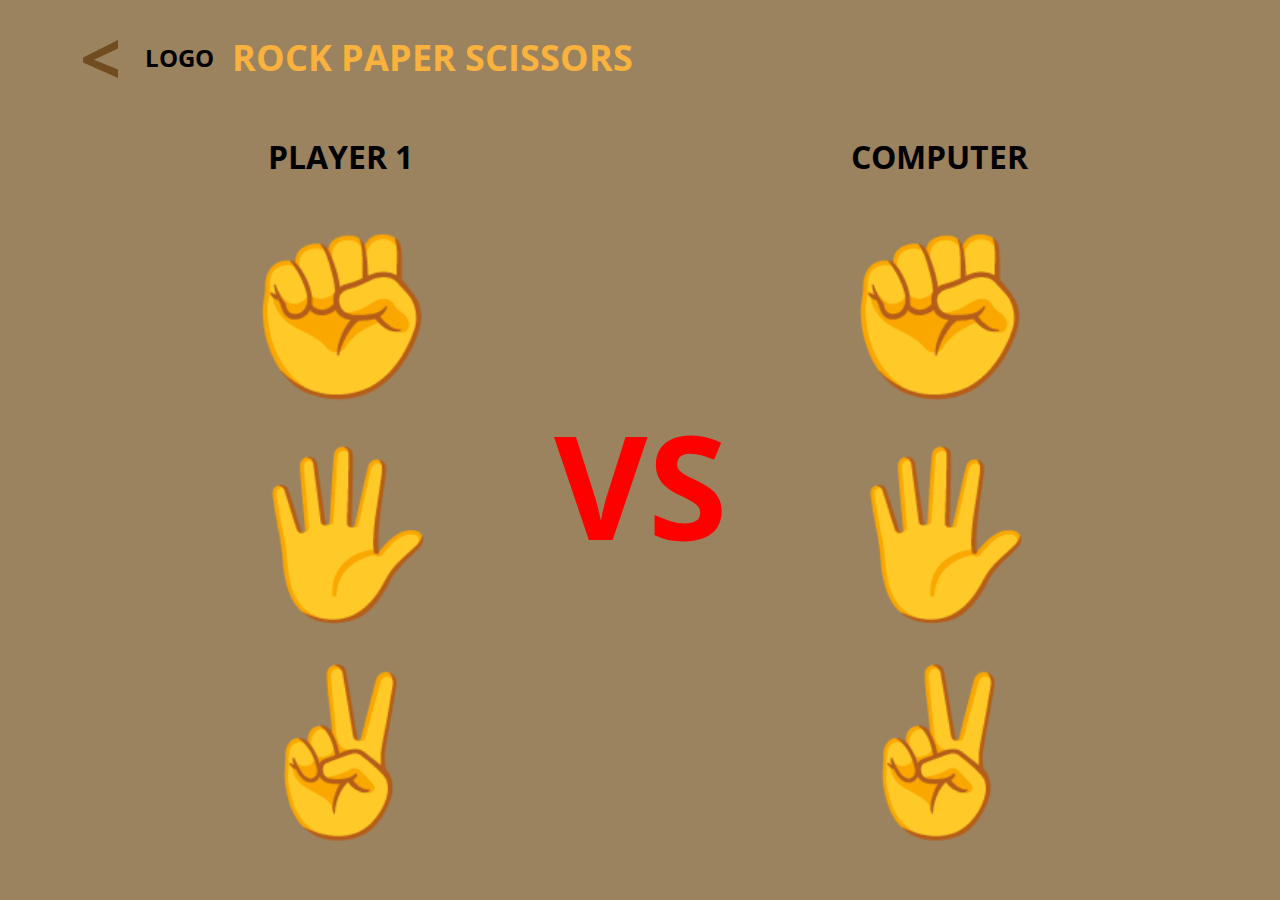
==== rock-paper-scissors/index.html @ 8aef987d "first commit rock-paper-scissors" ====
<!DOCTYPE html>
<html lang="en">
<head>
  <meta charset="UTF-8">
  <meta http-equiv="X-UA-Compatible" content="IE=edge">
  <meta name="viewport" content="width=device-width, initial-scale=1.0">
  <link rel="stylesheet" href="./styles.css" type="text/css">
  <link rel="preconnect" href="https://fonts.googleapis.com">
  <link rel="preconnect" href="https://fonts.gstatic.com" crossorigin>
  <link href="https://fonts.googleapis.com/css2?family=Open+Sans:wght@400;600;700;800&display=swap" rel="stylesheet">
  <title>Rock Paper Scissors</title>
</head>
<body>
  <header>
    <div class="back-arrow">&#x3c;</div>
    <div class="logo">LOGO</div>
    <div class="title">
      ROCK PAPER SCISSORS
    </div>
  </header>
  <div class="container">
    <div class="game">
      <div class="player">
        <h1>PLAYER 1</h1>
        <div class="list-options">
          <div class="playerOption">✊</div>
          <div class="playerOption">🖐</div>
          <div class="playerOption">✌</div>
        </div>
      </div>
      <div class="versus">VS</div>
      <div class="computer">
        <h1>COMPUTER</h1>
        <div class="list-options">
          <div class="computerOption">✊</div>
          <div class="computerOption">🖐</div>
          <div class="computerOption">✌</div>
        </div>
      </div>
    </div>
    <!-- ✊🖐✌ -->
    <script src="./script.js" type="text/javascript">
    </script>
  </div>
</body>
</html>
---- rock-paper-scissors/styles.css ----
* {
  box-sizing: border-box;
}

body {
  margin: 0;
  height: 100%;
  background-color: #9C835F;
  font-family: 'Open Sans', sans-serif;
}

header {
  display: flex;
  justify-content: start;
  align-items: center;
  padding: .5em 5em;
  width: 100%;
}

.back-arrow {
  font-size: 72px;
  font-weight: 700;
  color: #724C21;
}

.title {
  font-size: 36px;
  font-weight: 700;
  color: #F9B23D;
  margin-left: .5em;
}

.container {
  display: flex;
  flex-direction: column;
  justify-content: center;
  align-items: center;
}

.logo {
  font-size: 24px;
  font-weight: 700;
  margin-left: 1em;
}

.game {
  display: flex;
  flex-direction: row;
  justify-content: space-evenly;
  align-items: center;
  width: 80%;
}

.player {
  display: flex;
  flex-direction: column;
  justify-content: space-between;
  align-items: center;
  width: 15%;
}

.versus {
  font-size: 144px;
  color: red;
  font-weight: 700;
}

.computer {
  display: flex;
  flex-direction: column;
  justify-content: space-between;
  align-items: center;
  width: 15%;
}

.list-options {
  display: flex;
  flex-direction: column;
  align-items: center;
  font-size: 10em;
  cursor: pointer;
  width: 20%;
}

.list-options > div.playerOption:hover {
  display: flex;
  flex-direction: column;
  align-items: center;
  background-color: #C4C4C4;
  border-radius: 30px;
  width: 1.5em;
  transform: rotate(-15deg);
}

.list-options > div.playerOption:focus {
  display: flex;
  flex-direction: column;
  align-items: center;
  background-color: red;
  border-radius: 30px;
  width: 1.5em;
  transform: rotate(-15deg);
}
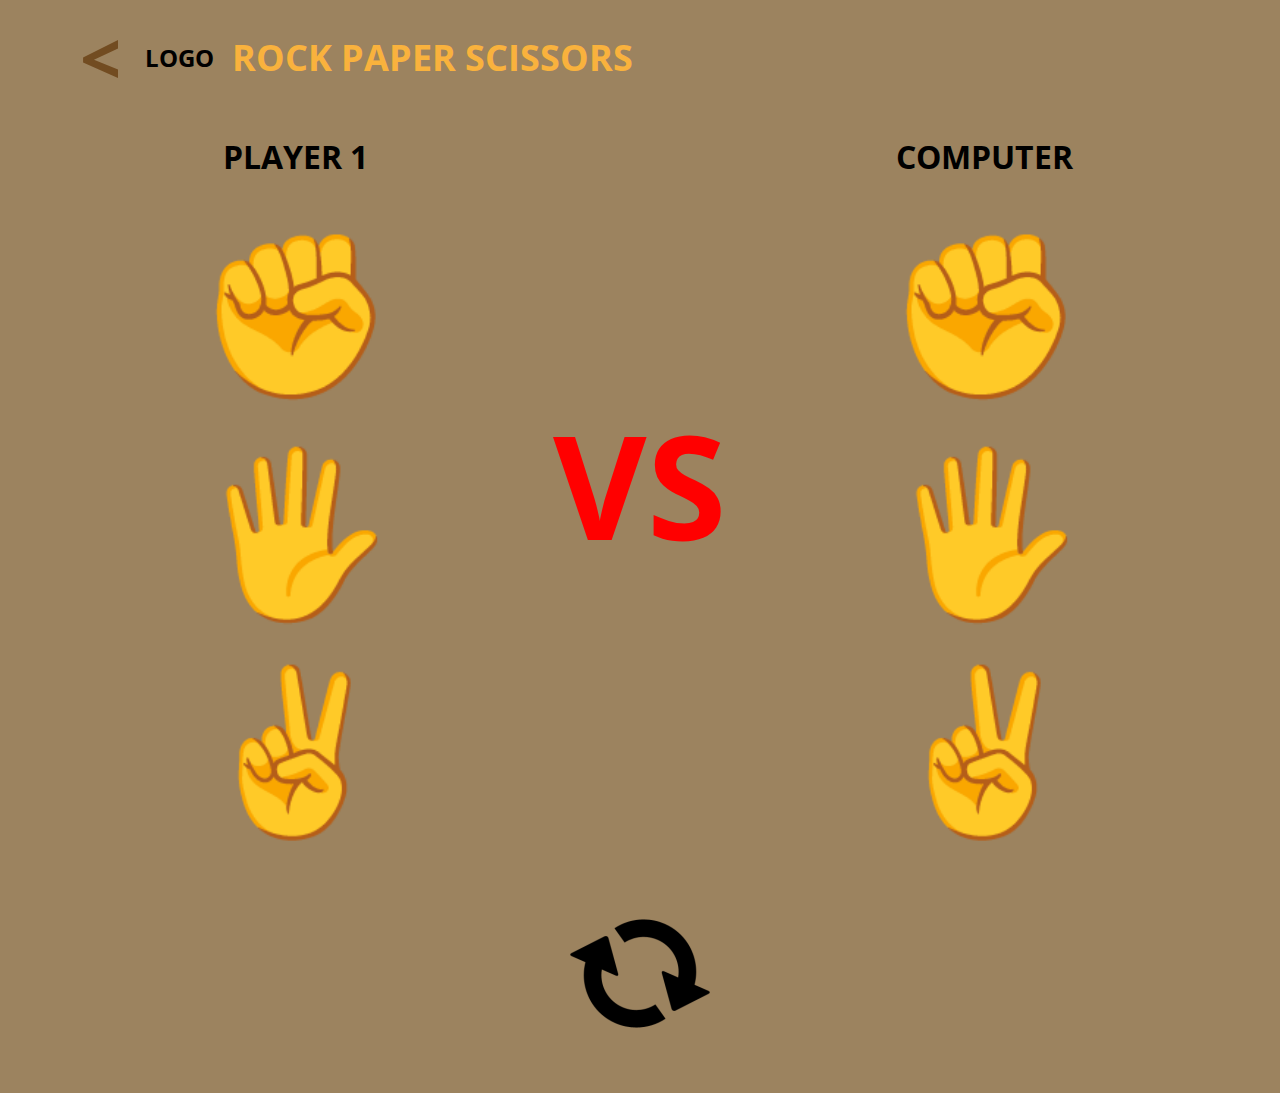
==== commit d546b34c: "add refresh button" ====
--- a/rock-paper-scissors/index.html
+++ b/rock-paper-scissors/index.html
@@ -23,20 +23,23 @@
       <div class="player">
         <h1>PLAYER 1</h1>
         <div class="list-options">
-          <div class="playerOption">✊</div>
-          <div class="playerOption">🖐</div>
-          <div class="playerOption">✌</div>
+          <div class="playerOption" tabindex="1">✊</div>
+          <div class="playerOption" tabindex="1">🖐</div>
+          <div class="playerOption" tabindex="1">✌</div>
         </div>
       </div>
       <div class="versus">VS</div>
       <div class="computer">
         <h1>COMPUTER</h1>
         <div class="list-options">
-          <div class="computerOption">✊</div>
-          <div class="computerOption">🖐</div>
-          <div class="computerOption">✌</div>
+          <div class="computerOption" tabindex="1">✊</div>
+          <div class="computerOption" tabindex="1">🖐</div>
+          <div class="computerOption" tabindex="1">✌</div>
         </div>
       </div>
+    </div>
+    <div class="restart-button">
+      <img src="./assets/image/refresh.png" alt="refresh-img">
     </div>
     <!-- ✊🖐✌ -->
     <script src="./script.js" type="text/javascript">
--- a/rock-paper-scissors/styles.css
+++ b/rock-paper-scissors/styles.css
@@ -46,7 +46,7 @@
 .game {
   display: flex;
   flex-direction: row;
-  justify-content: space-evenly;
+  justify-content: space-around;
   align-items: center;
   width: 80%;
 }
@@ -89,15 +89,28 @@
   background-color: #C4C4C4;
   border-radius: 30px;
   width: 1.5em;
-  transform: rotate(-15deg);
 }
 
 .list-options > div.playerOption:focus {
   display: flex;
   flex-direction: column;
   align-items: center;
-  background-color: red;
+  background-color: #C4C4C4;
   border-radius: 30px;
   width: 1.5em;
-  transform: rotate(-15deg);
+}
+
+.list-options > div.computerOption.selected {
+  display: flex;
+  flex-direction: column;
+  align-items: center;
+  background-color: #C4C4C4;
+  border-radius: 30px;
+  width: 1.5em;
+}
+
+.restart-button {
+  display: flex;
+  flex-direction: column;
+  align-items: center;
 }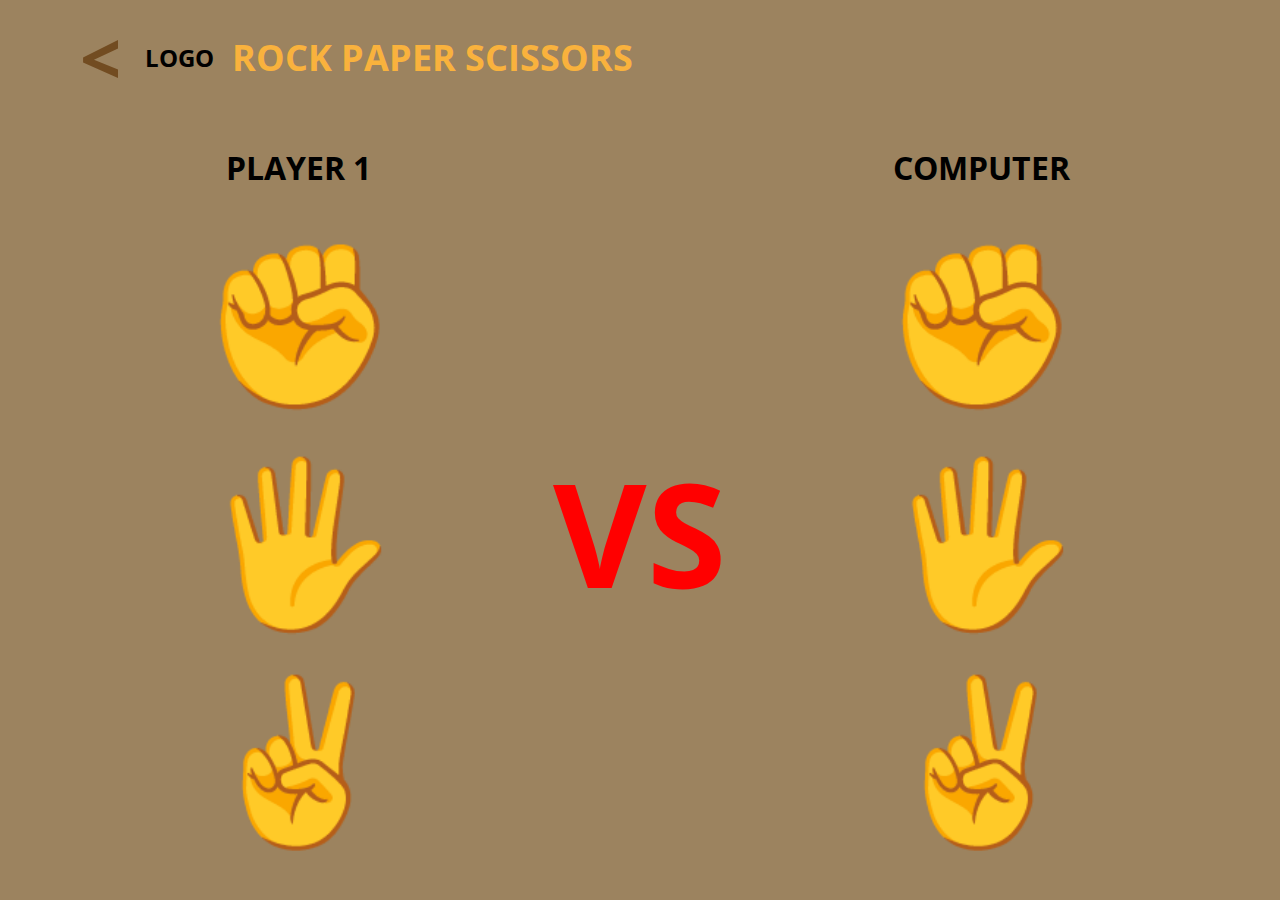
==== commit a5ae45b3: "fixing css and restart button" ====
--- a/rock-paper-scissors/index.html
+++ b/rock-paper-scissors/index.html
@@ -28,7 +28,15 @@
           <div class="playerOption" tabindex="1">✌</div>
         </div>
       </div>
-      <div class="versus">VS</div>
+      <div id="middle">
+        <div class="versus">
+          VS
+        </div>
+        <div></div>
+        <div class="restart-button">
+          <img src="./assets/image/refresh.png" alt="refresh-img">
+        </div>
+      </div>
       <div class="computer">
         <h1>COMPUTER</h1>
         <div class="list-options">
@@ -38,9 +46,7 @@
         </div>
       </div>
     </div>
-    <div class="restart-button">
-      <img src="./assets/image/refresh.png" alt="refresh-img">
-    </div>
+    
     <!-- ✊🖐✌ -->
     <script src="./script.js" type="text/javascript">
     </script>
--- a/rock-paper-scissors/styles.css
+++ b/rock-paper-scissors/styles.css
@@ -59,10 +59,22 @@
   width: 15%;
 }
 
+#middle {
+  display: flex;
+  flex-direction: column;
+  align-items: center;
+  width: 15%;
+  margin-top: 20em;
+}
+
 .versus {
   font-size: 144px;
   color: red;
   font-weight: 700;
+}
+
+.restart-button {
+  opacity: 0;
 }
 
 .computer {
@@ -107,10 +119,4 @@
   background-color: #C4C4C4;
   border-radius: 30px;
   width: 1.5em;
-}
-
-.restart-button {
-  display: flex;
-  flex-direction: column;
-  align-items: center;
 }